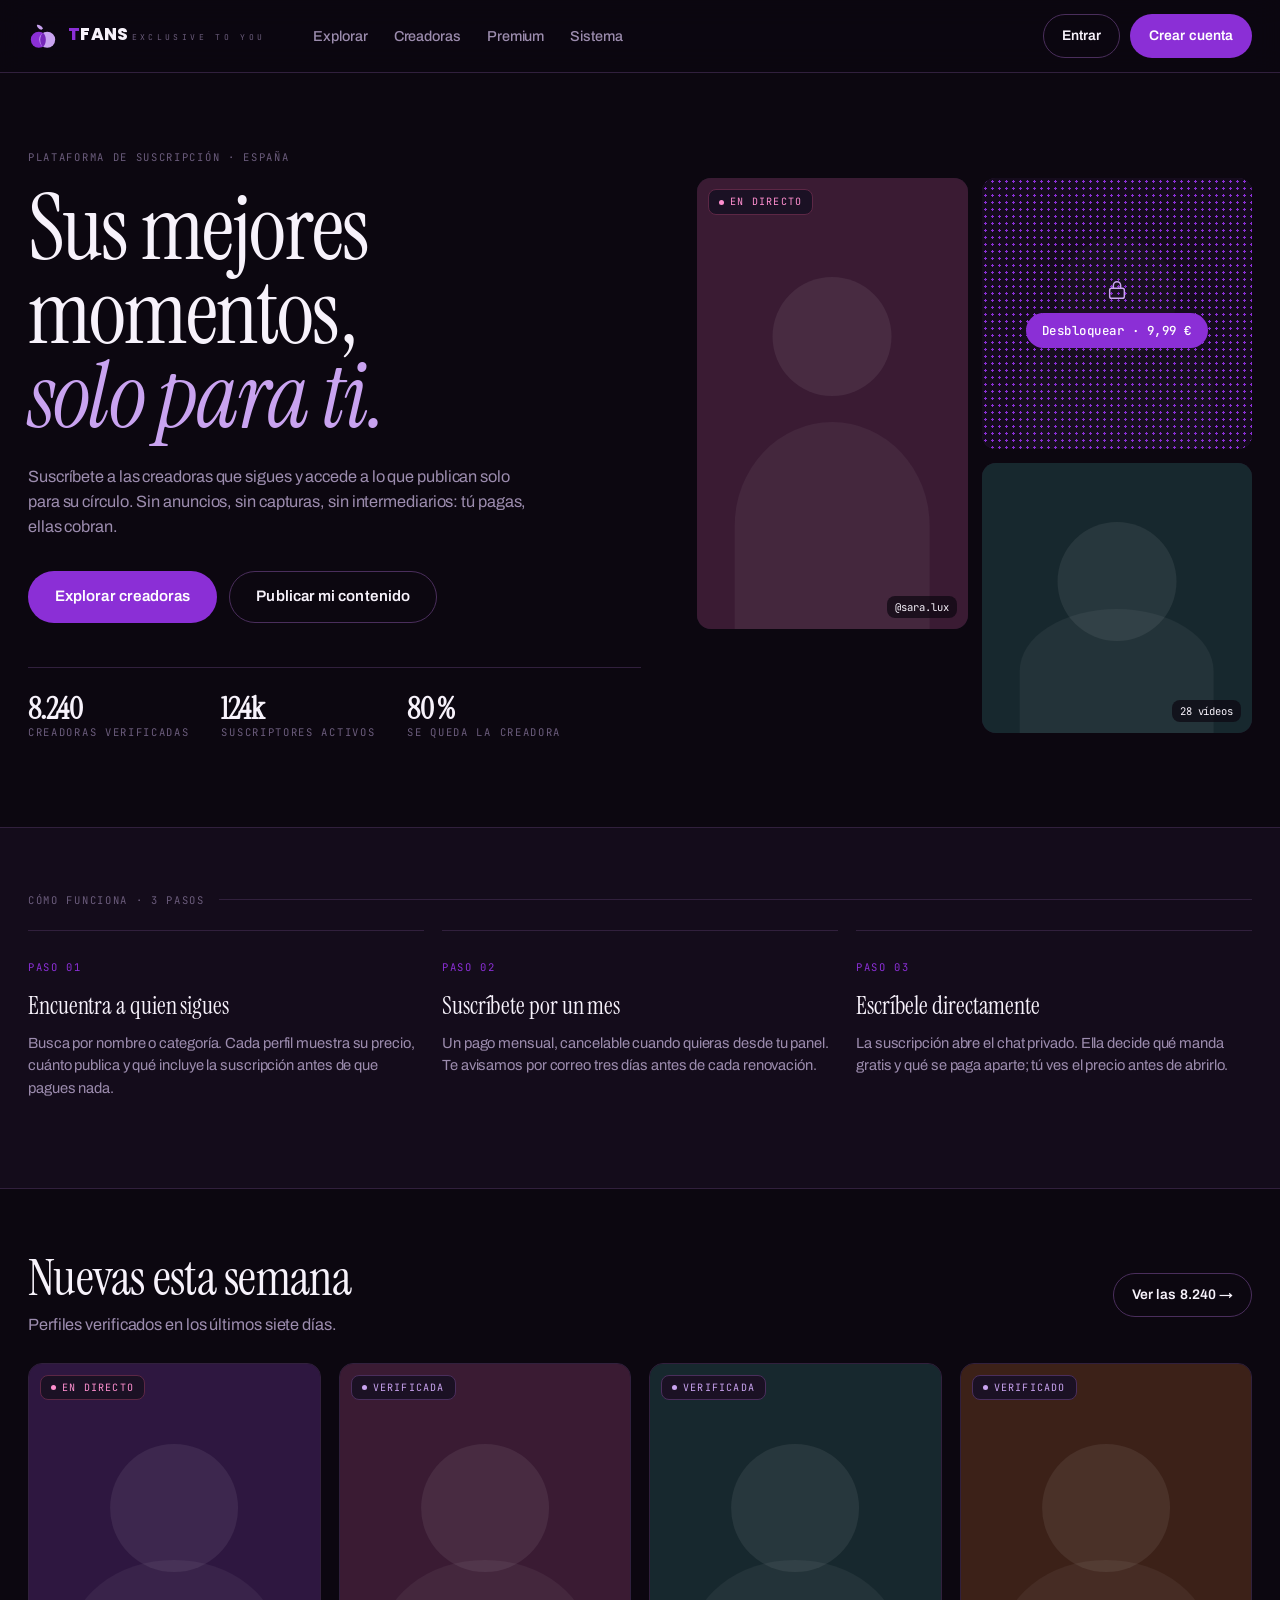
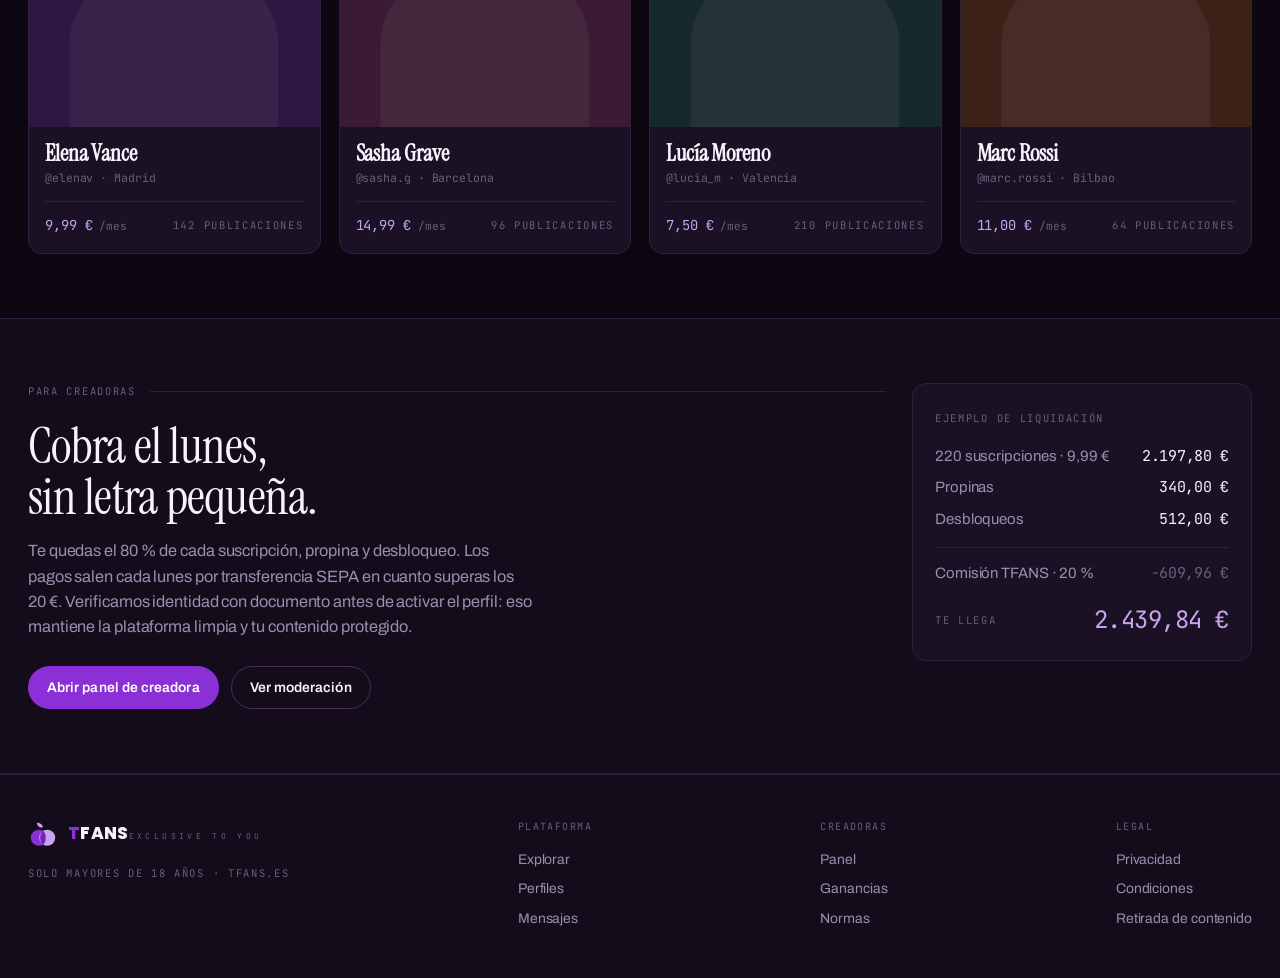
==== index.html @ 9ad9c888 "Initial commit: TFans UI prototype Static HTML prototype with shared stylesheet in assets/tfans.css." ====
<!DOCTYPE html>
<html lang="es">
<head>
<meta charset="utf-8">
<meta name="viewport" content="width=device-width, initial-scale=1">
<title>TFANS · Portada</title>
<link rel="stylesheet" href="assets/tfans.css">
</head>
<body>

<header class="nav">
  <div class="nav-in">
    <a class="brand" href="index.html">
      <span class="mark"><svg viewBox="0 0 32 32" aria-hidden="true">
        <path d="M16 8c-1.6-3-4.4-4.2-6.6-3.8.2 2.4 2.2 4.6 5 5.2" fill="#C9A3F0"/>
        <circle cx="11.5" cy="20" r="8.5" fill="#8B2FD6"/>
        <circle cx="20.5" cy="20" r="8.5" fill="#C9A3F0"/>
        <path d="M16 12.4c1.9 1.6 3 4.3 3 7.6s-1.1 6-3 7.6c-1.9-1.6-3-4.3-3-7.6s1.1-6 3-7.6z" fill="#7526B8"/>
      </svg></span>
      <span>
        <span class="wordmark"><span>T</span>FANS</span>
        <span class="tagline">Exclusive to you</span>
      </span>
    </a>
    <nav class="nav-links">
      <a href="explorar.html">Explorar</a>
      <a href="explorar.html">Creadoras</a>
      <a href="perfil.html">Premium</a>
      <a href="sistema.html">Sistema</a>
    </nav>
    <div class="nav-actions">
      <a class="btn btn-ghost" href="panel.html">Entrar</a>
      <a class="btn btn-primary" href="explorar.html">Crear cuenta</a>
    </div>
  </div>
</header>

<section class="hero">
  <div class="hero-copy">
    <span class="micro">Plataforma de suscripción · España</span>
    <h1 class="d-xl">Sus mejores<br>momentos,<br><span class="it">solo para ti.</span></h1>
    <p class="lead">Suscríbete a las creadoras que sigues y accede a lo que publican solo para su círculo. Sin anuncios, sin capturas, sin intermediarios: tú pagas, ellas cobran.</p>
    <div class="hero-cta">
      <a class="btn btn-primary btn-lg" href="explorar.html">Explorar creadoras</a>
      <a class="btn btn-ghost btn-lg" href="panel.html">Publicar mi contenido</a>
    </div>
    <div class="hero-proof">
      <div><strong class="num">8.240</strong><span class="micro">Creadoras verificadas</span></div>
      <div><strong class="num">124k</strong><span class="micro">Suscriptores activos</span></div>
      <div><strong class="num">80 %</strong><span class="micro">Se queda la creadora</span></div>
    </div>
  </div>

  <div class="hero-stack">
    <div class="plate">
      <div class="plate-fill b"></div>
      <span class="tag tag-live plate-tag">En directo</span>
      <span class="plate-meta">@sara.lux</span>
    </div>
    <div class="plate square">
      <div class="plate-fill a"></div>
      <div class="veil">
        <svg class="lock" viewBox="0 0 24 24"><rect x="4" y="10" width="16" height="11" rx="2"/><path d="M8 10V7a4 4 0 0 1 8 0v3"/></svg>
        <button class="price">Desbloquear · 9,99 €</button>
      </div>
    </div>
    <div class="plate square">
      <div class="plate-fill e"></div>
      <span class="plate-meta">28 vídeos</span>
    </div>
  </div>
</section>

<section class="section-alt">
  <div>
    <div class="rule"><span class="micro">Cómo funciona · 3 pasos</span></div>
    <div class="grid g-3">
      <div class="step">
        <span class="micro">Paso 01</span>
        <h3>Encuentra a quien sigues</h3>
        <p>Busca por nombre o categoría. Cada perfil muestra su precio, cuánto publica y qué incluye la suscripción antes de que pagues nada.</p>
      </div>
      <div class="step">
        <span class="micro">Paso 02</span>
        <h3>Suscríbete por un mes</h3>
        <p>Un pago mensual, cancelable cuando quieras desde tu panel. Te avisamos por correo tres días antes de cada renovación.</p>
      </div>
      <div class="step">
        <span class="micro">Paso 03</span>
        <h3>Escríbele directamente</h3>
        <p>La suscripción abre el chat privado. Ella decide qué manda gratis y qué se paga aparte; tú ves el precio antes de abrirlo.</p>
      </div>
    </div>
  </div>
</section>

<section class="section">
  <div class="row-between mb-3">
    <div>
      <h2 class="d-lg">Nuevas esta semana</h2>
      <p class="lead mt-1">Perfiles verificados en los últimos siete días.</p>
    </div>
    <a class="btn btn-ghost" href="explorar.html">Ver las 8.240 →</a>
  </div>

  <div class="grid g-4">
    <article class="creator">
      <div class="plate"><div class="plate-fill a"></div><span class="tag tag-live plate-tag">En directo</span></div>
      <div class="creator-body">
        <h3 class="creator-name">Elena Vance</h3>
        <p class="creator-handle">@elenav · Madrid</p>
        <div class="creator-foot">
          <span class="price-tag">9,99 €<small> /mes</small></span>
          <span class="micro">142 publicaciones</span>
        </div>
      </div>
    </article>

    <article class="creator">
      <div class="plate"><div class="plate-fill b"></div><span class="tag tag-vip plate-tag">Verificada</span></div>
      <div class="creator-body">
        <h3 class="creator-name">Sasha Grave</h3>
        <p class="creator-handle">@sasha.g · Barcelona</p>
        <div class="creator-foot">
          <span class="price-tag">14,99 €<small> /mes</small></span>
          <span class="micro">96 publicaciones</span>
        </div>
      </div>
    </article>

    <article class="creator">
      <div class="plate"><div class="plate-fill e"></div><span class="tag tag-vip plate-tag">Verificada</span></div>
      <div class="creator-body">
        <h3 class="creator-name">Lucía Moreno</h3>
        <p class="creator-handle">@lucia_m · Valencia</p>
        <div class="creator-foot">
          <span class="price-tag">7,50 €<small> /mes</small></span>
          <span class="micro">210 publicaciones</span>
        </div>
      </div>
    </article>

    <article class="creator">
      <div class="plate"><div class="plate-fill d"></div><span class="tag tag-vip plate-tag">Verificado</span></div>
      <div class="creator-body">
        <h3 class="creator-name">Marc Rossi</h3>
        <p class="creator-handle">@marc.rossi · Bilbao</p>
        <div class="creator-foot">
          <span class="price-tag">11,00 €<small> /mes</small></span>
          <span class="micro">64 publicaciones</span>
        </div>
      </div>
    </article>
  </div>
</section>

<section class="section-alt">
  <div class="sidebar-layout">
    <div>
      <div class="rule"><span class="micro">Para creadoras</span></div>
      <h2 class="d-lg">Cobra el lunes,<br>sin letra pequeña.</h2>
      <p class="lead mt-2">Te quedas el 80 % de cada suscripción, propina y desbloqueo. Los pagos salen cada lunes por transferencia SEPA en cuanto superas los 20 €. Verificamos identidad con documento antes de activar el perfil: eso mantiene la plataforma limpia y tu contenido protegido.</p>
      <div class="hero-cta mt-3">
        <a class="btn btn-primary" href="panel.html">Abrir panel de creadora</a>
        <a class="btn btn-ghost" href="admin.html">Ver moderación</a>
      </div>
    </div>
    <div class="card">
      <span class="micro">Ejemplo de liquidación</span>
      <div class="row-between mt-2"><span class="muted">220 suscripciones · 9,99 €</span><span class="num">2.197,80 €</span></div>
      <div class="row-between mt-1"><span class="muted">Propinas</span><span class="num">340,00 €</span></div>
      <div class="row-between mt-1"><span class="muted">Desbloqueos</span><span class="num">512,00 €</span></div>
      <div class="row-between mt-2" style="padding-top:14px;border-top:1px solid var(--line)">
        <span class="muted">Comisión TFANS · 20 %</span><span class="num faint">−609,96 €</span>
      </div>
      <div class="row-between mt-2">
        <span class="micro">Te llega</span><span class="num lilac" style="font-size:1.5rem">2.439,84 €</span>
      </div>
    </div>
  </div>
</section>

<footer class="footer">
  <div class="footer-in">
    <div>
      <div class="brand">
        <span class="mark"><svg viewBox="0 0 32 32" aria-hidden="true">
          <path d="M16 8c-1.6-3-4.4-4.2-6.6-3.8.2 2.4 2.2 4.6 5 5.2" fill="#C9A3F0"/>
          <circle cx="11.5" cy="20" r="8.5" fill="#8B2FD6"/>
          <circle cx="20.5" cy="20" r="8.5" fill="#C9A3F0"/>
          <path d="M16 12.4c1.9 1.6 3 4.3 3 7.6s-1.1 6-3 7.6c-1.9-1.6-3-4.3-3-7.6s1.1-6 3-7.6z" fill="#7526B8"/>
        </svg></span>
        <span><span class="wordmark"><span>T</span>FANS</span><span class="tagline">Exclusive to you</span></span>
      </div>
      <p class="micro mt-2">Solo mayores de 18 años · tfans.es</p>
    </div>
    <div><h4>Plataforma</h4><a href="explorar.html">Explorar</a><a href="perfil.html">Perfiles</a><a href="mensajes.html">Mensajes</a></div>
    <div><h4>Creadoras</h4><a href="panel.html">Panel</a><a href="panel.html">Ganancias</a><a href="admin.html">Normas</a></div>
    <div><h4>Legal</h4><a href="#">Privacidad</a><a href="#">Condiciones</a><a href="#">Retirada de contenido</a></div>
  </div>
</footer>

</body>
</html>
---- assets/tfans.css ----
/* ============================================================
   TFANS · Sistema de interfaz "Noir de alta gama"
   Sin gradientes. Solo colores planos de la paleta de marca.
   ============================================================ */

@import url('https://fonts.googleapis.com/css2?family=Instrument+Serif:ital@0;1&family=Archivo:wght@400;500;600;700&family=JetBrains+Mono:wght@400;500&family=Poppins:wght@800&display=swap');

:root{
  /* --- Tinta (base oscura, con matiz berenjena de la marca) --- */
  --ink-900:#0C0710;   /* fondo de página */
  --ink-800:#140C1B;   /* fondo de app */
  --ink-700:#1B1124;   /* superficie */
  --ink-600:#23162E;   /* superficie elevada */
  --line:#31203D;      /* filete */
  --line-2:#4A2E5C;    /* filete fuerte */

  /* --- Marca --- */
  --violet:#8B2FD6;
  --violet-deep:#6B1FAB;
  --lilac:#C9A3F0;
  --pink:#FF8FCF;
  --paper:#F3EAFB;     /* lavanda claro, uso puntual */

  /* --- Texto --- */
  --cream:#F7F2FB;
  --muted:#9C8CAE;
  --faint:#6B5C7C;

  /* --- Estado --- */
  --ok:#5FD9A0;
  --warn:#FFC46B;
  --bad:#FF6B75;

  /* --- Tipografía --- */
  --display:'Instrument Serif', 'Times New Roman', serif;
  --ui:'Archivo', 'Helvetica Neue', Arial, sans-serif;
  --mono:'JetBrains Mono', ui-monospace, monospace;
  --logo:'Poppins', var(--ui);

  /* --- Métrica --- */
  --r-sm:8px; --r:14px; --r-lg:20px; --r-pill:999px;
  --rail:236px;
  --max:1320px;
}

*,*::before,*::after{box-sizing:border-box}
html{-webkit-text-size-adjust:100%}
body{
  margin:0; background:var(--ink-900); color:var(--cream);
  font-family:var(--ui); font-size:15px; line-height:1.55;
  letter-spacing:-0.006em;
  -webkit-font-smoothing:antialiased;
}
img{max-width:100%; display:block}
a{color:inherit; text-decoration:none}
button{font:inherit; color:inherit; cursor:pointer}
:focus-visible{outline:2px solid var(--lilac); outline-offset:3px; border-radius:4px}

/* ---------- Tipografía ---------- */
.d-xl{font-family:var(--display); font-weight:400; font-size:clamp(3rem,7.4vw,5.6rem);
      line-height:0.94; letter-spacing:-0.02em; margin:0}
.d-lg{font-family:var(--display); font-weight:400; font-size:clamp(2.1rem,4vw,3.1rem);
      line-height:1.02; letter-spacing:-0.015em; margin:0}
.d-md{font-family:var(--display); font-weight:400; font-size:1.7rem; line-height:1.1; margin:0}
.it{font-style:italic; color:var(--lilac)}
.lead{font-size:1.02rem; color:var(--muted); max-width:56ch; margin:0}

.micro{font-family:var(--mono); font-size:0.66rem; text-transform:uppercase;
       letter-spacing:0.16em; color:var(--faint)}
.num{font-family:var(--mono); font-variant-numeric:tabular-nums; letter-spacing:-0.02em}

/* Filete con etiqueta: estructura que sí informa (sección + conteo) */
.rule{display:flex; align-items:center; gap:14px; margin:0 0 22px}
.rule::after{content:''; flex:1; height:1px; background:var(--line)}
.rule .micro{white-space:nowrap}

/* ---------- Marca ---------- */
.brand{display:flex; align-items:center; gap:10px}
.mark{width:30px; height:30px; flex:none; position:relative}
.mark svg{width:100%; height:100%; display:block}
.wordmark{font-family:var(--logo); font-weight:800; font-size:1.06rem; letter-spacing:0.02em;
          line-height:1; text-transform:uppercase}
.wordmark span{color:var(--violet)}
.tagline{font-family:var(--mono); font-size:0.5rem; letter-spacing:0.42em;
         color:var(--faint); text-transform:uppercase; margin-top:3px}

/* ---------- Estructura de app ---------- */
.shell{display:grid; grid-template-columns:var(--rail) 1fr; min-height:100vh}
.rail{
  background:var(--ink-800); border-right:1px solid var(--line);
  padding:22px 16px; position:sticky; top:0; height:100vh;
  display:flex; flex-direction:column; gap:26px; overflow:auto;
}
.rail-nav{display:flex; flex-direction:column; gap:2px}
.rail-nav a{
  display:flex; align-items:center; gap:11px; padding:9px 12px;
  border-radius:var(--r-sm); color:var(--muted); font-size:0.9rem; font-weight:500;
  border-left:2px solid transparent; transition:background .14s, color .14s;
}
.rail-nav a:hover{background:var(--ink-700); color:var(--cream)}
.rail-nav a[aria-current="page"]{background:var(--ink-700); color:var(--cream); border-left-color:var(--violet)}
.rail-nav svg{width:17px; height:17px; flex:none; stroke:currentColor; fill:none; stroke-width:1.6}
.rail-foot{margin-top:auto}

.main{min-width:0; background:var(--ink-900)}
.topbar{
  position:sticky; top:0; z-index:20; background:rgba(12,7,16,.86);
  backdrop-filter:blur(14px); border-bottom:1px solid var(--line);
  display:flex; align-items:center; gap:18px; padding:12px 28px;
}
.wrap{max-width:var(--max); margin:0 auto; padding:30px 28px 72px}
.page-head{display:flex; align-items:flex-end; justify-content:space-between; gap:24px; margin-bottom:30px; flex-wrap:wrap}

/* ---------- Buscador ---------- */
.search{
  flex:1; max-width:460px; display:flex; align-items:center; gap:9px;
  background:var(--ink-700); border:1px solid var(--line); border-radius:var(--r-pill);
  padding:8px 15px; color:var(--muted);
}
.search input{
  flex:1; background:none; border:0; color:var(--cream); font:inherit; font-size:0.9rem; outline:none;
}
.search input::placeholder{color:var(--faint)}
.search svg{width:15px; height:15px; stroke:currentColor; fill:none; stroke-width:1.8}

/* ---------- Botones ---------- */
.btn{
  display:inline-flex; align-items:center; justify-content:center; gap:8px;
  padding:10px 18px; border-radius:var(--r-pill); border:1px solid transparent;
  font-size:0.87rem; font-weight:600; letter-spacing:0.005em; white-space:nowrap;
  transition:background .14s, border-color .14s, color .14s;
}
.btn svg{width:15px; height:15px; stroke:currentColor; fill:none; stroke-width:1.8}
.btn-primary{background:var(--violet); color:#fff}
.btn-primary:hover{background:var(--violet-deep)}
.btn-ghost{background:transparent; border-color:var(--line-2); color:var(--cream)}
.btn-ghost:hover{border-color:var(--lilac); color:var(--lilac)}
.btn-quiet{background:var(--ink-700); border-color:var(--line); color:var(--muted)}
.btn-quiet:hover{color:var(--cream); border-color:var(--line-2)}
.btn-pink{background:var(--pink); color:#2A0A1D}
.btn-pink:hover{background:#FFA9DA}
.btn-lg{padding:13px 26px; font-size:0.95rem}
.btn-block{display:flex; width:100%}

/* ---------- Chips / filtros ---------- */
.chips{display:flex; gap:8px; flex-wrap:wrap}
.chip{
  padding:7px 15px; border-radius:var(--r-pill); background:transparent;
  border:1px solid var(--line); color:var(--muted); font-size:0.83rem; font-weight:500;
}
.chip:hover{border-color:var(--line-2); color:var(--cream)}
.chip[aria-pressed="true"]{background:var(--violet); border-color:var(--violet); color:#fff}

/* ---------- Etiquetas de estado ---------- */
.tag{
  display:inline-flex; align-items:center; gap:6px; padding:4px 10px; border-radius:var(--r-sm);
  font-family:var(--mono); font-size:0.63rem; text-transform:uppercase; letter-spacing:0.12em;
  border:1px solid var(--line-2); color:var(--muted); background:var(--ink-700);
}
.tag::before{content:''; width:5px; height:5px; border-radius:50%; background:currentColor}
.tag-live{color:var(--pink); border-color:#5C2745}
.tag-ok{color:var(--ok); border-color:#22503C}
.tag-warn{color:var(--warn); border-color:#5A4522}
.tag-bad{color:var(--bad); border-color:#5C2730}
.tag-vip{color:var(--lilac); border-color:var(--line-2)}
.tag.plain::before{display:none}

/* ---------- Tarjetas ---------- */
.card{background:var(--ink-700); border:1px solid var(--line); border-radius:var(--r); padding:22px}
.card-flush{padding:0; overflow:hidden}
.grid{display:grid; gap:18px}
.g-2{grid-template-columns:repeat(2,1fr)}
.g-3{grid-template-columns:repeat(3,1fr)}
.g-4{grid-template-columns:repeat(4,1fr)}

/* Métrica: número grande en display, etiqueta mono. Sin iconos decorativos. */
.metric{background:var(--ink-700); border:1px solid var(--line); border-radius:var(--r);
        padding:18px 20px; display:flex; flex-direction:column; gap:6px}
.metric .micro{color:var(--faint)}
.metric-val{font-family:var(--display); font-size:2.3rem; line-height:1; letter-spacing:-0.02em}
.metric-foot{display:flex; align-items:center; gap:7px; font-size:0.78rem; color:var(--muted)}
.delta-up{color:var(--ok); font-family:var(--mono); font-size:0.75rem}
.delta-down{color:var(--bad); font-family:var(--mono); font-size:0.75rem}
.metric.accent{border-color:var(--line-2)}
.metric.accent .metric-val{color:var(--lilac)}

/* ============================================================
   FIRMA VISUAL · "Velo de trama"
   El contenido bloqueado no se difumina: se cubre con una trama
   de puntos violeta. Es plano, es de marca y se lee al instante.
   ============================================================ */
.plate{
  position:relative; aspect-ratio:4/5; background:var(--ink-600);
  border-radius:var(--r); overflow:hidden; isolation:isolate;
}
.plate.wide{aspect-ratio:16/10}
.plate.square{aspect-ratio:1}
.plate-fill{position:absolute; inset:0}
.plate-fill.a{background:#2E1740}
.plate-fill.b{background:#3A1B33}
.plate-fill.c{background:#1F1B3A}
.plate-fill.d{background:#3C2118}
.plate-fill.e{background:#17282E}
.plate-fill.f{background:#301A24}
/* silueta abstracta: dos formas planas, cero gradiente */
.plate-fill::before{
  content:''; position:absolute; left:50%; top:22%; width:44%; aspect-ratio:1;
  transform:translateX(-50%); border-radius:50%; background:rgba(255,255,255,.07);
}
.plate-fill::after{
  content:''; position:absolute; left:50%; bottom:0; width:72%; height:46%;
  transform:translateX(-50%); border-radius:52% 52% 0 0; background:rgba(255,255,255,.05);
}
.veil{
  position:absolute; inset:0; display:grid; place-content:center; gap:12px; justify-items:center;
  background-color:rgba(12,7,16,.72);
  background-image:radial-gradient(var(--violet) 1.1px, transparent 1.15px);
  background-size:7px 7px;
}
.veil .lock{width:22px; height:22px; stroke:var(--lilac); fill:none; stroke-width:1.6}
.veil .price{
  font-family:var(--mono); font-size:0.78rem; letter-spacing:0.04em;
  background:var(--violet); color:#fff; padding:8px 16px; border-radius:var(--r-pill);
  border:0; font-weight:500;
}
.veil .price:hover{background:var(--violet-deep)}
.plate-tag{position:absolute; top:11px; left:11px; z-index:2}
.plate-meta{position:absolute; bottom:11px; right:11px; z-index:2;
  font-family:var(--mono); font-size:0.66rem; color:var(--cream);
  background:rgba(12,7,16,.7); padding:3px 8px; border-radius:var(--r-sm)}

/* ---------- Tarjeta de creadora ---------- */
.creator{background:var(--ink-700); border:1px solid var(--line); border-radius:var(--r);
         overflow:hidden; transition:border-color .16s, transform .16s}
.creator:hover{border-color:var(--line-2); transform:translateY(-3px)}
.creator .plate{border-radius:0}
.creator-body{padding:15px 16px 17px}
.creator-name{font-family:var(--display); font-size:1.42rem; line-height:1.05; margin:0}
.creator-handle{font-family:var(--mono); font-size:0.72rem; color:var(--faint); margin:3px 0 0}
.creator-foot{display:flex; align-items:center; justify-content:space-between; gap:10px;
              margin-top:14px; padding-top:13px; border-top:1px solid var(--line)}
.price-tag{font-family:var(--mono); font-size:0.86rem; color:var(--lilac)}
.price-tag small{color:var(--faint); font-size:0.7rem}

/* ---------- Avatares ---------- */
.av{width:38px; height:38px; border-radius:50%; flex:none; display:grid; place-content:center;
    font-family:var(--mono); font-size:0.72rem; color:var(--cream); background:var(--ink-600);
    border:1px solid var(--line-2)}
.av-lg{width:96px; height:96px; font-size:1.4rem}
.av-sm{width:28px; height:28px; font-size:0.62rem}
.av.ring{border-color:var(--pink)}

/* ---------- Tablas ---------- */
.table{width:100%; border-collapse:collapse; font-size:0.87rem}
.table th{
  text-align:left; padding:11px 16px; font-family:var(--mono); font-size:0.63rem;
  text-transform:uppercase; letter-spacing:0.14em; color:var(--faint);
  border-bottom:1px solid var(--line); font-weight:400;
}
.table td{padding:14px 16px; border-bottom:1px solid var(--line); color:var(--cream); vertical-align:middle}
.table tbody tr:hover{background:var(--ink-600)}
.table tbody tr:last-child td{border-bottom:0}
.cell-user{display:flex; align-items:center; gap:11px}
.cell-user span{display:block}
.cell-user em{font-style:normal; font-family:var(--mono); font-size:0.72rem; color:var(--faint)}
.table-foot{display:flex; align-items:center; justify-content:space-between; gap:16px;
            padding:14px 16px; border-top:1px solid var(--line); color:var(--muted); font-size:0.82rem}

/* ---------- Gráfica de barras (CSS puro, colores planos) ---------- */
.chart{display:flex; align-items:flex-end; gap:8px; height:190px; padding-top:10px}
.chart .bar{flex:1; background:var(--ink-600); border-radius:4px 4px 0 0; position:relative}
.chart .bar i{position:absolute; inset:auto 0 0 0; background:var(--violet); border-radius:4px 4px 0 0; display:block}
.chart .bar:hover i{background:var(--lilac)}
.chart-x{display:flex; gap:8px; margin-top:9px}
.chart-x span{flex:1; text-align:center; font-family:var(--mono); font-size:0.6rem; color:var(--faint)}

/* ---------- Lista de actividad ---------- */
.feed-item{display:flex; gap:12px; padding:13px 0; border-bottom:1px solid var(--line)}
.feed-item:last-child{border-bottom:0}
.feed-item p{margin:0; font-size:0.87rem}
.feed-item .micro{margin-top:3px; display:block}
.dot{width:7px; height:7px; border-radius:50%; margin-top:7px; flex:none; background:var(--violet)}
.dot.pink{background:var(--pink)} .dot.ok{background:var(--ok)} .dot.bad{background:var(--bad)}

/* ---------- Formularios ---------- */
.field{display:block; margin-bottom:18px}
.field > .micro{display:block; margin-bottom:7px; color:var(--muted)}
.input{
  width:100%; background:var(--ink-800); border:1px solid var(--line); border-radius:var(--r-sm);
  padding:12px 14px; color:var(--cream); font:inherit; font-size:0.92rem; outline:none;
  transition:border-color .14s;
}
.input:focus{border-color:var(--violet)}
.input::placeholder{color:var(--faint)}
textarea.input{min-height:110px; resize:vertical}
.hint{font-size:0.78rem; color:var(--faint); margin:6px 0 0}

/* ---------- Mensajes ---------- */
.chat{display:grid; grid-template-columns:320px 1fr; height:calc(100vh - 57px)}
.chat-list{border-right:1px solid var(--line); overflow:auto; background:var(--ink-800)}
.chat-row{display:flex; gap:12px; padding:14px 18px; border-bottom:1px solid var(--line); cursor:pointer}
.chat-row:hover{background:var(--ink-700)}
.chat-row[aria-current="true"]{background:var(--ink-700); box-shadow:inset 2px 0 0 var(--violet)}
.chat-row strong{font-weight:600; font-size:0.9rem}
.chat-row p{margin:2px 0 0; font-size:0.82rem; color:var(--muted); overflow:hidden;
            text-overflow:ellipsis; white-space:nowrap; max-width:200px}
.chat-panel{display:flex; flex-direction:column; min-width:0}
.chat-head{display:flex; align-items:center; gap:12px; padding:14px 24px; border-bottom:1px solid var(--line)}
.chat-body{flex:1; overflow:auto; padding:26px 24px; display:flex; flex-direction:column; gap:14px}
.bubble{max-width:min(58%,520px); padding:12px 16px; border-radius:var(--r); font-size:0.92rem}
.bubble time{display:block; font-family:var(--mono); font-size:0.6rem; color:var(--faint); margin-top:6px}
.from-them{background:var(--ink-700); border:1px solid var(--line); align-self:flex-start;
           border-bottom-left-radius:4px}
.from-me{background:var(--violet); color:#fff; align-self:flex-end; border-bottom-right-radius:4px}
.from-me time{color:rgba(255,255,255,.6)}
.chat-compose{display:flex; gap:10px; padding:16px 24px; border-top:1px solid var(--line)}
.day-sep{align-self:center; font-family:var(--mono); font-size:0.62rem; letter-spacing:0.14em;
         text-transform:uppercase; color:var(--faint)}

/* ---------- Landing ---------- */
.nav{position:sticky; top:0; z-index:30; background:rgba(12,7,16,.88); backdrop-filter:blur(14px);
     border-bottom:1px solid var(--line)}
.nav-in{max-width:var(--max); margin:0 auto; padding:14px 28px; display:flex; align-items:center; gap:34px}
.nav-links{display:flex; gap:26px; margin-left:14px}
.nav-links a{font-size:0.9rem; color:var(--muted); font-weight:500}
.nav-links a:hover{color:var(--cream)}
.nav-actions{margin-left:auto; display:flex; align-items:center; gap:10px}

.hero{max-width:var(--max); margin:0 auto; padding:76px 28px 64px;
      display:grid; grid-template-columns:1.05fr .95fr; gap:56px; align-items:center}
.hero-copy .micro{display:block; margin-bottom:22px}
.hero-copy .lead{margin:24px 0 32px}
.hero-cta{display:flex; gap:12px; flex-wrap:wrap}
.hero-proof{display:flex; gap:32px; margin-top:44px; padding-top:26px; border-top:1px solid var(--line)}
.hero-proof div strong{display:block; font-family:var(--display); font-size:1.9rem; line-height:1}
.hero-stack{display:grid; grid-template-columns:1fr 1fr; gap:14px}
.hero-stack .plate:nth-child(1){grid-row:span 2; aspect-ratio:3/5}
.section{max-width:var(--max); margin:0 auto; padding:64px 28px}
.section-alt{background:var(--ink-800); border-block:1px solid var(--line); max-width:none; padding:0}
.section-alt > div{max-width:var(--max); margin:0 auto; padding:64px 28px}

.step{padding:24px 0; border-top:1px solid var(--line)}
.step .micro{color:var(--violet)}
.step h3{font-family:var(--display); font-size:1.5rem; margin:9px 0 7px; font-weight:400}
.step p{margin:0; color:var(--muted); font-size:0.92rem}

.footer{border-top:1px solid var(--line); background:var(--ink-800)}
.footer-in{max-width:var(--max); margin:0 auto; padding:44px 28px;
           display:flex; gap:40px; flex-wrap:wrap; justify-content:space-between}
.footer a{color:var(--muted); font-size:0.87rem; display:block; padding:4px 0}
.footer a:hover{color:var(--cream)}
.footer h4{font-family:var(--mono); font-size:0.63rem; text-transform:uppercase;
           letter-spacing:0.14em; color:var(--faint); font-weight:400; margin:0 0 10px}

/* ---------- Panel lateral de suscripción ---------- */
.sub-card{background:var(--ink-700); border:1px solid var(--line-2); border-radius:var(--r-lg); padding:24px}
.sub-price{font-family:var(--display); font-size:3.2rem; line-height:1; letter-spacing:-0.02em}
.sub-price small{font-family:var(--ui); font-size:0.9rem; color:var(--muted); letter-spacing:0}
.sub-list{list-style:none; margin:20px 0; padding:0; display:flex; flex-direction:column; gap:11px}
.sub-list li{display:flex; gap:10px; align-items:flex-start; font-size:0.89rem; color:var(--muted)}
.sub-list svg{width:15px; height:15px; flex:none; margin-top:3px; stroke:var(--lilac); fill:none; stroke-width:2}

/* ---------- Portada de perfil ---------- */
.cover{position:relative; height:230px; border-radius:var(--r-lg); overflow:hidden; background:#2E1740}
.cover .veil{background-color:rgba(12,7,16,.35); background-image:radial-gradient(rgba(201,163,240,.35) 1px, transparent 1.05px)}
.profile-head{display:flex; gap:20px; align-items:flex-end; margin-top:-46px; padding:0 8px; position:relative; z-index:2}
.profile-head .av-lg{border:3px solid var(--ink-900); background:#3A1B33}

/* ---------- Utilidades ---------- */
.row{display:flex; align-items:center; gap:12px}
.row-between{display:flex; align-items:center; justify-content:space-between; gap:16px}
.stack{display:flex; flex-direction:column; gap:8px}
.mt-0{margin-top:0}.mt-1{margin-top:8px}.mt-2{margin-top:16px}.mt-3{margin-top:26px}.mt-4{margin-top:40px}
.mb-2{margin-bottom:16px}.mb-3{margin-bottom:26px}
.muted{color:var(--muted)}.faint{color:var(--faint)}.lilac{color:var(--lilac)}.pink{color:var(--pink)}
.center{text-align:center}
.sidebar-layout{display:grid; grid-template-columns:1fr 340px; gap:26px; align-items:start}

/* ---------- Responsive ---------- */
@media (max-width:1080px){
  .hero{grid-template-columns:1fr; gap:40px; padding-top:52px}
  .sidebar-layout{grid-template-columns:1fr}
  .g-4{grid-template-columns:repeat(2,1fr)}
  .chat{grid-template-columns:1fr}
  .chat-list{display:none}
}
@media (max-width:820px){
  .shell{grid-template-columns:1fr}
  .rail{position:static; height:auto; flex-direction:row; align-items:center; overflow-x:auto;
        border-right:0; border-bottom:1px solid var(--line); padding:12px 16px}
  .rail-nav{flex-direction:row; gap:4px}
  .rail-foot,.rail .brand .tagline{display:none}
  .g-3,.g-2{grid-template-columns:1fr}
  .nav-links{display:none}
  .wrap{padding:22px 18px 56px}
  .bubble{max-width:80%}
}
@media (prefers-reduced-motion:reduce){
  *{transition:none !important; animation:none !important}
  .creator:hover{transform:none}
}
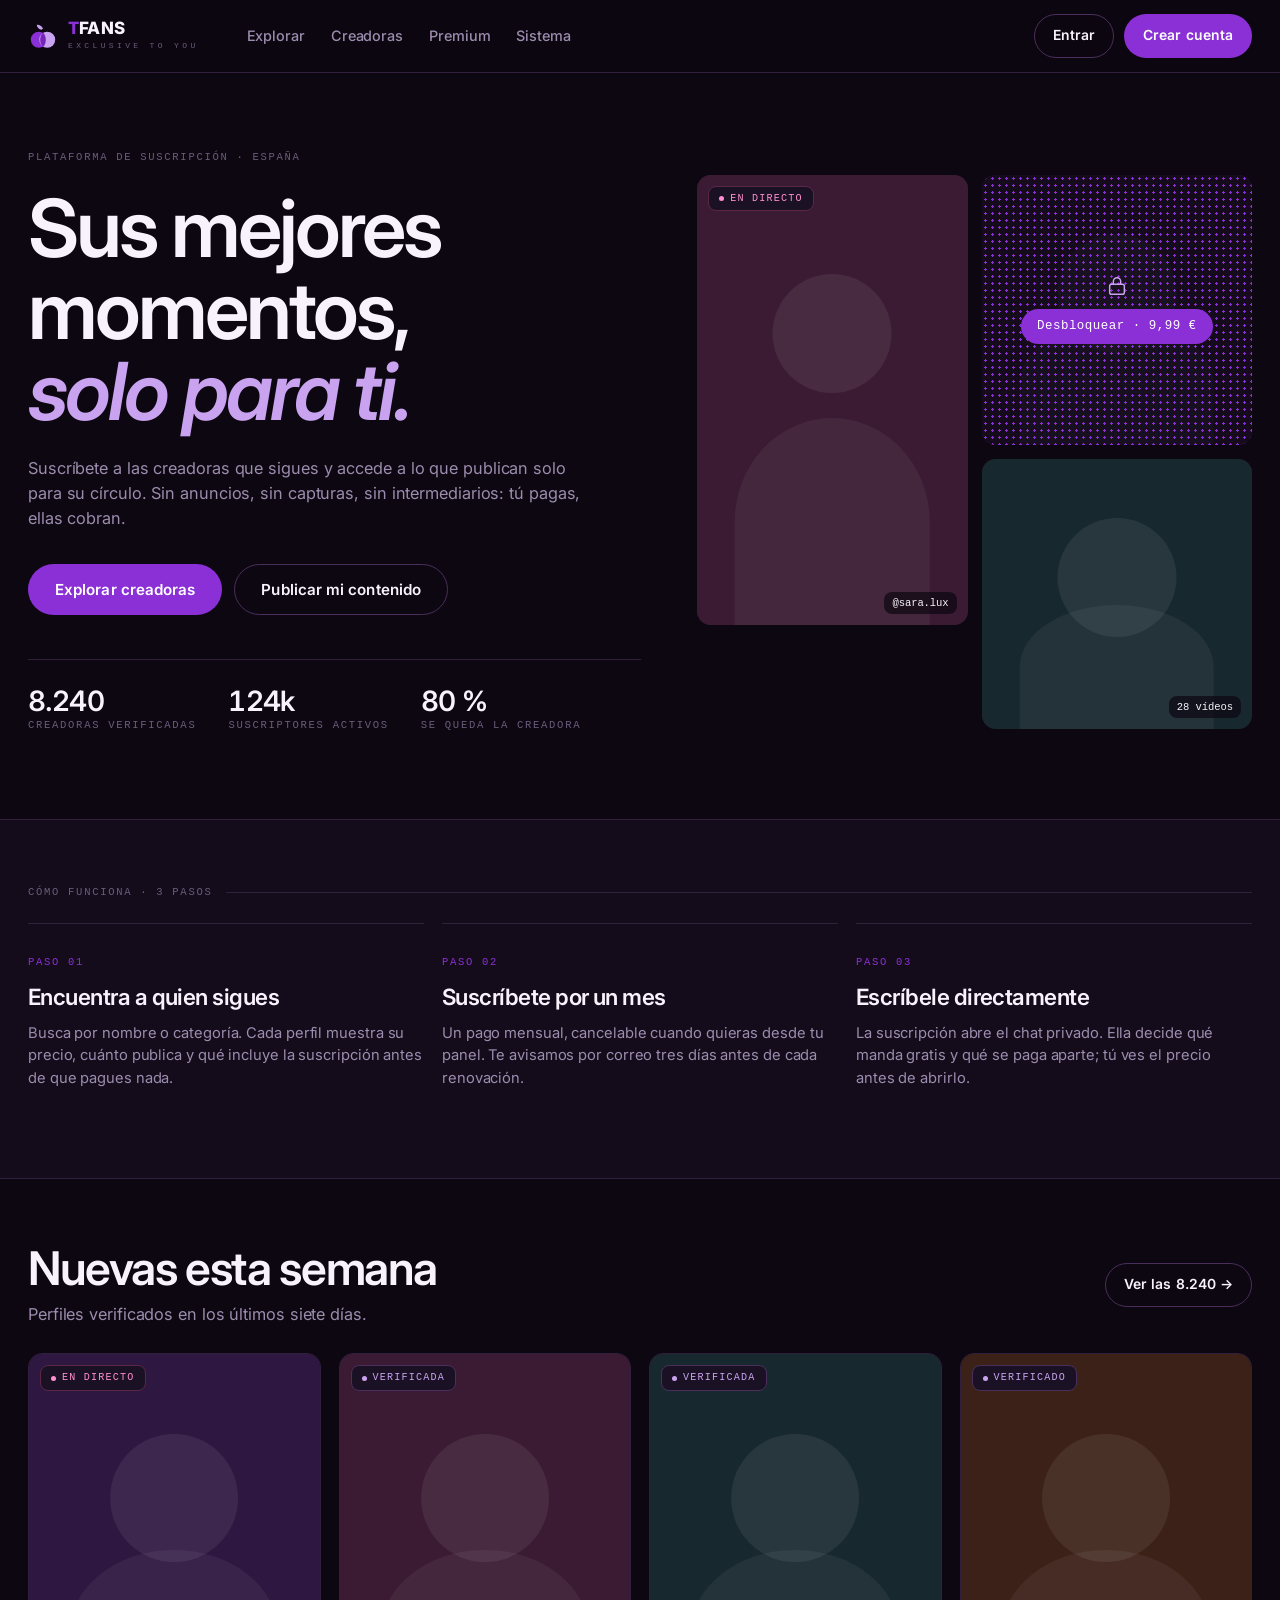
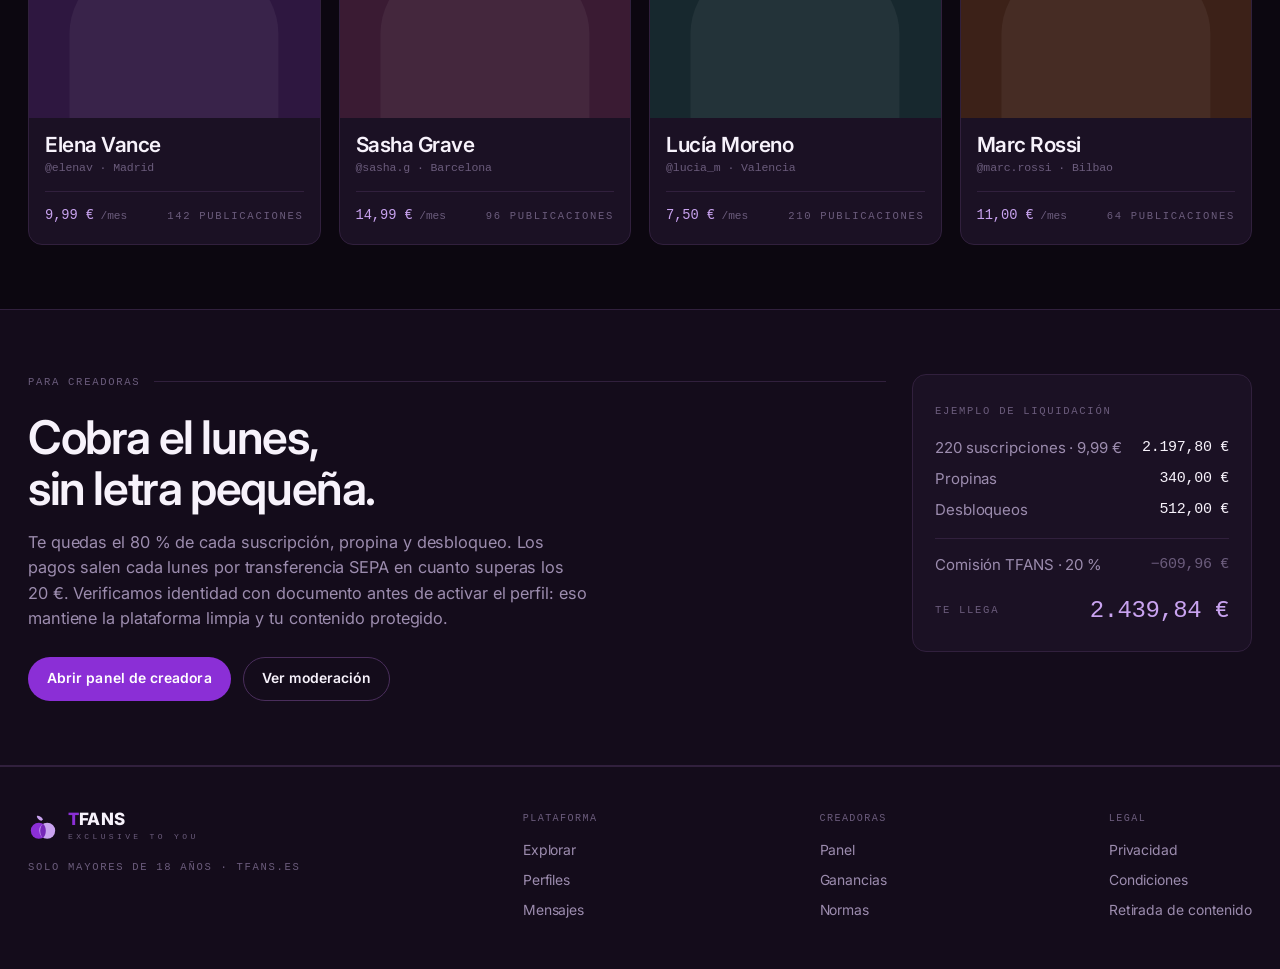
==== commit b1ded0fa: "Cambia la tipografía a Inter, la misma que usa el front Feedback de revisión: la letra debía ser la " ====
--- a/index.html
+++ b/index.html
@@ -4,6 +4,8 @@
 <meta charset="utf-8">
 <meta name="viewport" content="width=device-width, initial-scale=1">
 <title>TFANS · Portada</title>
+<link rel="preconnect" href="https://fonts.googleapis.com">
+<link rel="preconnect" href="https://fonts.gstatic.com" crossorigin>
 <link rel="stylesheet" href="assets/tfans.css">
 </head>
 <body>
--- a/assets/tfans.css
+++ b/assets/tfans.css
@@ -3,7 +3,7 @@
    Sin gradientes. Solo colores planos de la paleta de marca.
    ============================================================ */
 
-@import url('https://fonts.googleapis.com/css2?family=Instrument+Serif:ital@0;1&family=Archivo:wght@400;500;600;700&family=JetBrains+Mono:wght@400;500&family=Poppins:wght@800&display=swap');
+@import url('https://fonts.googleapis.com/css2?family=Inter:ital,wght@0,400;0,500;0,600;0,700;0,800;1,400;1,500;1,600&display=swap');
 
 :root{
   /* --- Tinta (base oscura, con matiz berenjena de la marca) --- */
@@ -32,10 +32,11 @@
   --bad:#FF6B75;
 
   /* --- Tipografía --- */
-  --display:'Instrument Serif', 'Times New Roman', serif;
-  --ui:'Archivo', 'Helvetica Neue', Arial, sans-serif;
-  --mono:'JetBrains Mono', ui-monospace, monospace;
-  --logo:'Poppins', var(--ui);
+  --sans:'Inter', system-ui, -apple-system, 'Segoe UI', Roboto, Helvetica, Arial, sans-serif;
+  --display:var(--sans);
+  --ui:var(--sans);
+  --mono:ui-monospace, SFMono-Regular, Menlo, Consolas, monospace;
+  --logo:var(--sans);
 
   /* --- Métrica --- */
   --r-sm:8px; --r:14px; --r-lg:20px; --r-pill:999px;
@@ -57,11 +58,12 @@
 :focus-visible{outline:2px solid var(--lilac); outline-offset:3px; border-radius:4px}
 
 /* ---------- Tipografía ---------- */
-.d-xl{font-family:var(--display); font-weight:400; font-size:clamp(3rem,7.4vw,5.6rem);
-      line-height:0.94; letter-spacing:-0.02em; margin:0}
-.d-lg{font-family:var(--display); font-weight:400; font-size:clamp(2.1rem,4vw,3.1rem);
-      line-height:1.02; letter-spacing:-0.015em; margin:0}
-.d-md{font-family:var(--display); font-weight:400; font-size:1.7rem; line-height:1.1; margin:0}
+.d-xl{font-family:var(--display); font-weight:600; font-size:clamp(2.8rem,6.8vw,5rem);
+      line-height:1.02; letter-spacing:-0.038em; margin:0}
+.d-lg{font-family:var(--display); font-weight:600; font-size:clamp(2rem,3.8vw,2.9rem);
+      line-height:1.1; letter-spacing:-0.03em; margin:0}
+.d-md{font-family:var(--display); font-weight:600; font-size:1.6rem; line-height:1.2;
+      letter-spacing:-0.024em; margin:0}
 .it{font-style:italic; color:var(--lilac)}
 .lead{font-size:1.02rem; color:var(--muted); max-width:56ch; margin:0}
 
@@ -78,10 +80,10 @@
 .brand{display:flex; align-items:center; gap:10px}
 .mark{width:30px; height:30px; flex:none; position:relative}
 .mark svg{width:100%; height:100%; display:block}
-.wordmark{font-family:var(--logo); font-weight:800; font-size:1.06rem; letter-spacing:0.02em;
-          line-height:1; text-transform:uppercase}
+.wordmark{display:block; font-family:var(--logo); font-weight:800; font-size:1.06rem;
+          letter-spacing:0.01em; line-height:1; text-transform:uppercase}
 .wordmark span{color:var(--violet)}
-.tagline{font-family:var(--mono); font-size:0.5rem; letter-spacing:0.42em;
+.tagline{display:block; font-family:var(--mono); font-size:0.5rem; letter-spacing:0.42em;
          color:var(--faint); text-transform:uppercase; margin-top:3px}
 
 /* ---------- Estructura de app ---------- */
@@ -177,7 +179,8 @@
 .metric{background:var(--ink-700); border:1px solid var(--line); border-radius:var(--r);
         padding:18px 20px; display:flex; flex-direction:column; gap:6px}
 .metric .micro{color:var(--faint)}
-.metric-val{font-family:var(--display); font-size:2.3rem; line-height:1; letter-spacing:-0.02em}
+.metric-val{font-family:var(--display); font-weight:600; font-size:2.1rem; line-height:1.05;
+            letter-spacing:-0.035em}
 .metric-foot{display:flex; align-items:center; gap:7px; font-size:0.78rem; color:var(--muted)}
 .delta-up{color:var(--ok); font-family:var(--mono); font-size:0.75rem}
 .delta-down{color:var(--bad); font-family:var(--mono); font-size:0.75rem}
@@ -235,7 +238,8 @@
 .creator:hover{border-color:var(--line-2); transform:translateY(-3px)}
 .creator .plate{border-radius:0}
 .creator-body{padding:15px 16px 17px}
-.creator-name{font-family:var(--display); font-size:1.42rem; line-height:1.05; margin:0}
+.creator-name{font-family:var(--display); font-weight:600; font-size:1.3rem; line-height:1.15;
+              letter-spacing:-0.024em; margin:0}
 .creator-handle{font-family:var(--mono); font-size:0.72rem; color:var(--faint); margin:3px 0 0}
 .creator-foot{display:flex; align-items:center; justify-content:space-between; gap:10px;
               margin-top:14px; padding-top:13px; border-top:1px solid var(--line)}
@@ -262,7 +266,8 @@
 .table tbody tr:last-child td{border-bottom:0}
 .cell-user{display:flex; align-items:center; gap:11px}
 .cell-user span{display:block}
-.cell-user em{font-style:normal; font-family:var(--mono); font-size:0.72rem; color:var(--faint)}
+.cell-user em{display:block; margin-top:2px; font-style:normal; font-family:var(--mono);
+              font-size:0.72rem; color:var(--faint)}
 .table-foot{display:flex; align-items:center; justify-content:space-between; gap:16px;
             padding:14px 16px; border-top:1px solid var(--line); color:var(--muted); font-size:0.82rem}
 
@@ -332,7 +337,8 @@
 .hero-copy .lead{margin:24px 0 32px}
 .hero-cta{display:flex; gap:12px; flex-wrap:wrap}
 .hero-proof{display:flex; gap:32px; margin-top:44px; padding-top:26px; border-top:1px solid var(--line)}
-.hero-proof div strong{display:block; font-family:var(--display); font-size:1.9rem; line-height:1}
+.hero-proof div strong{display:block; font-family:var(--display); font-weight:600; font-size:1.75rem;
+                       line-height:1.1; letter-spacing:-0.03em}
 .hero-stack{display:grid; grid-template-columns:1fr 1fr; gap:14px}
 .hero-stack .plate:nth-child(1){grid-row:span 2; aspect-ratio:3/5}
 .section{max-width:var(--max); margin:0 auto; padding:64px 28px}
@@ -341,7 +347,8 @@
 
 .step{padding:24px 0; border-top:1px solid var(--line)}
 .step .micro{color:var(--violet)}
-.step h3{font-family:var(--display); font-size:1.5rem; margin:9px 0 7px; font-weight:400}
+.step h3{font-family:var(--display); font-size:1.4rem; margin:9px 0 7px; font-weight:600;
+         letter-spacing:-0.024em}
 .step p{margin:0; color:var(--muted); font-size:0.92rem}
 
 .footer{border-top:1px solid var(--line); background:var(--ink-800)}
@@ -354,8 +361,9 @@
 
 /* ---------- Panel lateral de suscripción ---------- */
 .sub-card{background:var(--ink-700); border:1px solid var(--line-2); border-radius:var(--r-lg); padding:24px}
-.sub-price{font-family:var(--display); font-size:3.2rem; line-height:1; letter-spacing:-0.02em}
-.sub-price small{font-family:var(--ui); font-size:0.9rem; color:var(--muted); letter-spacing:0}
+.sub-price{font-family:var(--display); font-weight:600; font-size:2.9rem; line-height:1.05;
+           letter-spacing:-0.04em}
+.sub-price small{font-weight:500; font-size:0.9rem; color:var(--muted); letter-spacing:0}
 .sub-list{list-style:none; margin:20px 0; padding:0; display:flex; flex-direction:column; gap:11px}
 .sub-list li{display:flex; gap:10px; align-items:flex-start; font-size:0.89rem; color:var(--muted)}
 .sub-list svg{width:15px; height:15px; flex:none; margin-top:3px; stroke:var(--lilac); fill:none; stroke-width:2}
